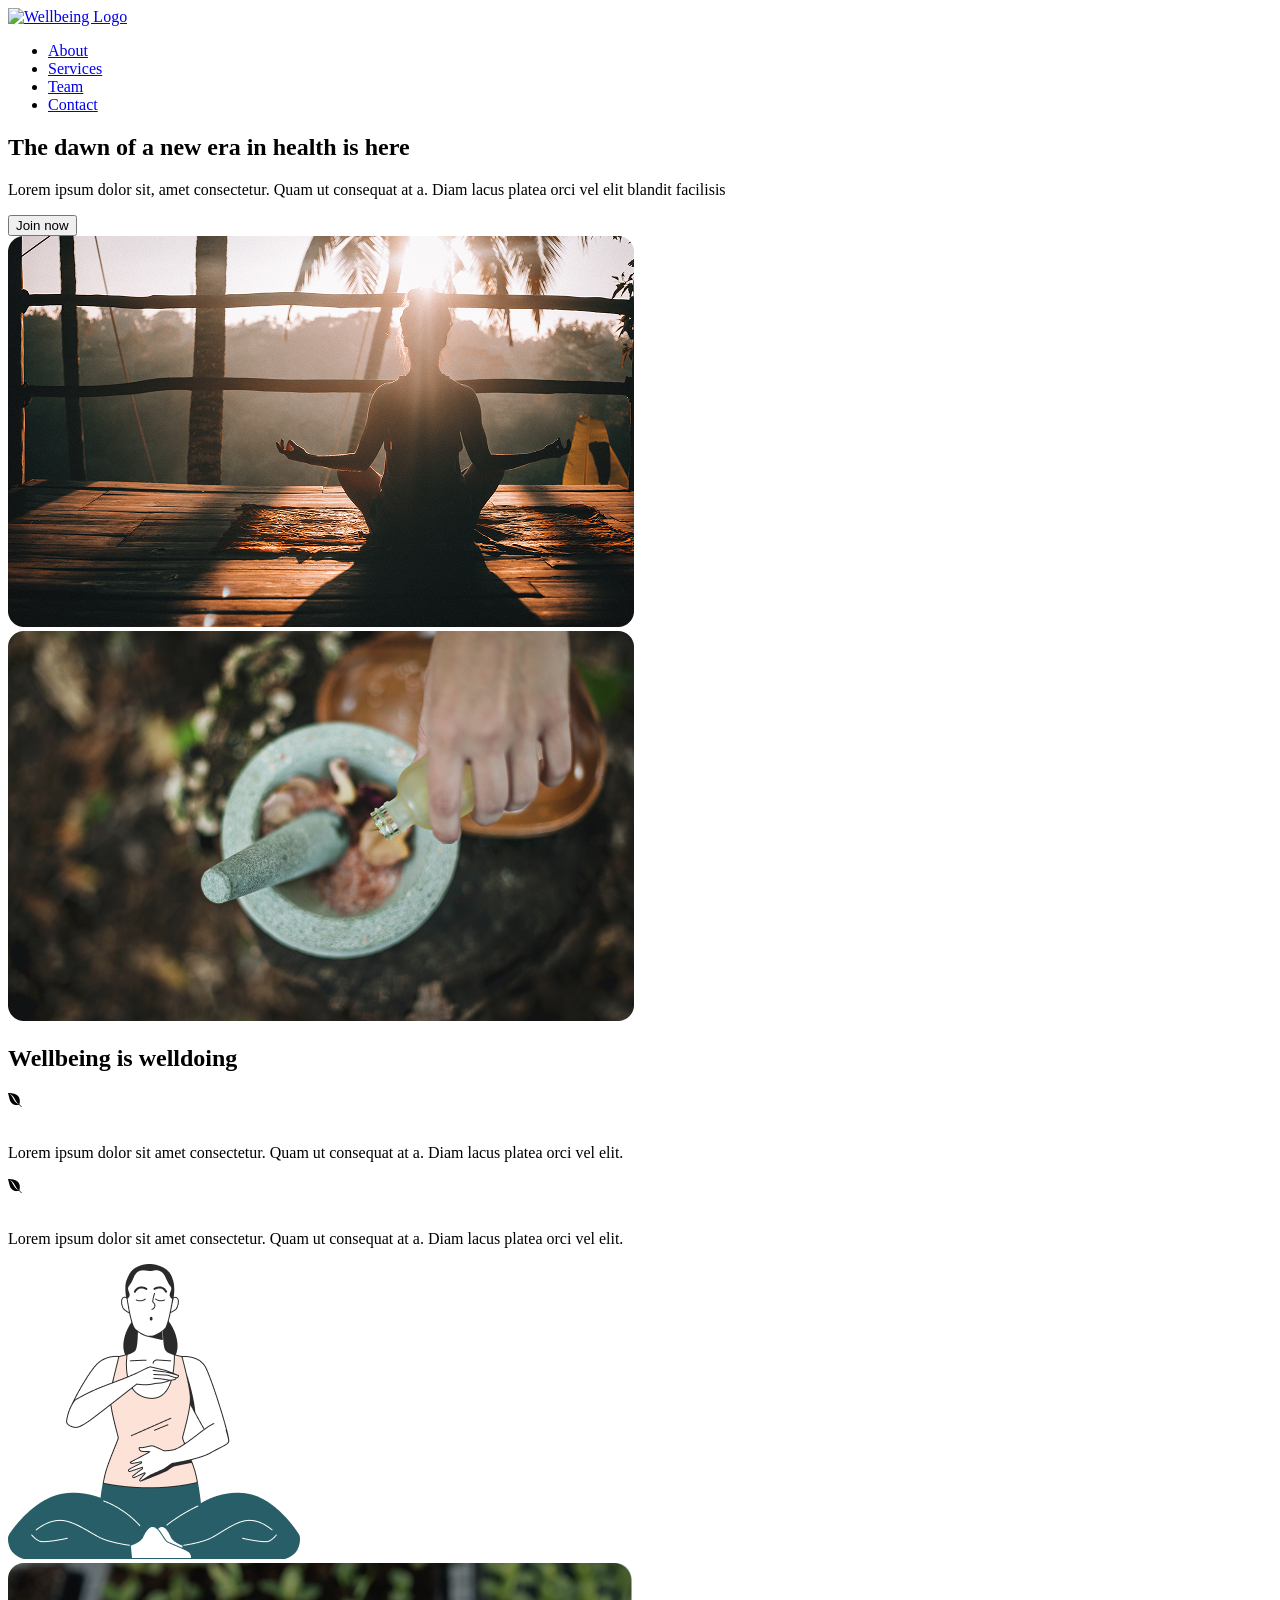
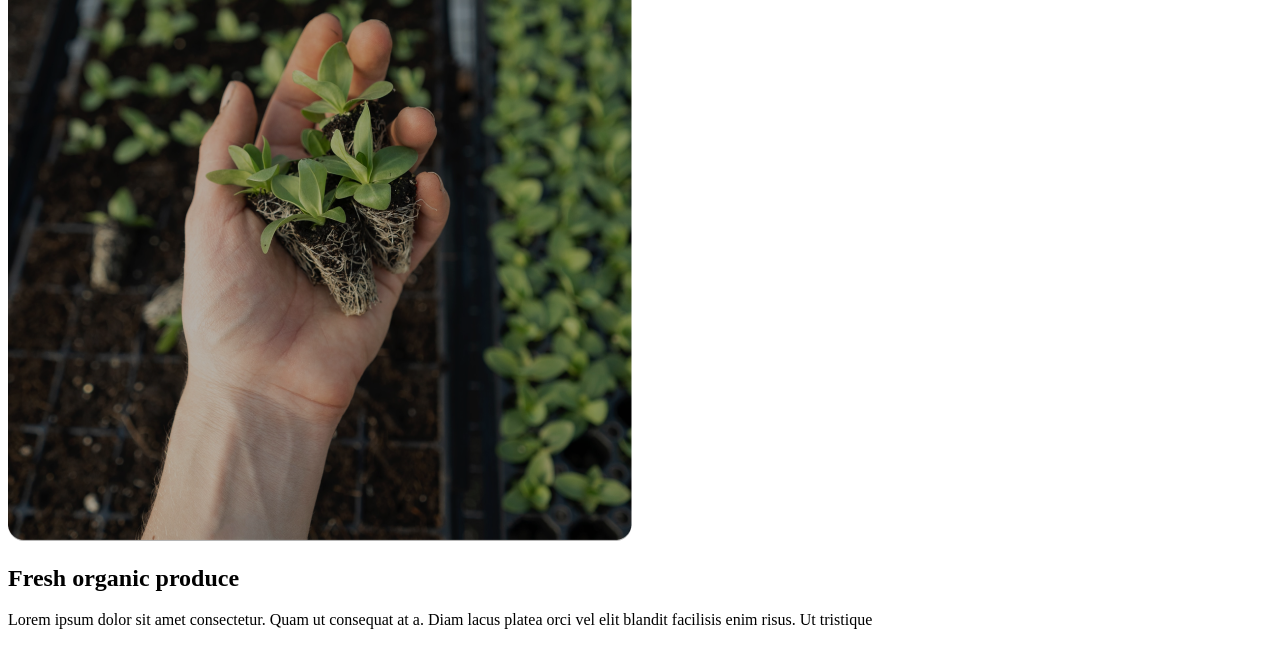
==== task6/index.html @ 41065d2b "Add remaining tasks" ====
<!DOCTYPE html>
<html lang="en">

<head>
    <meta charset="UTF-8">
    <meta name="viewport" content="width=device-width, initial-scale=1.0">
    <title>Wellbeing</title>
    <link rel="stylesheet" href="css/style.css">
    <link rel="stylesheet" href="https://cdnjs.cloudflare.com/ajax/libs/font-awesome/6.5.1/css/all.min.css">
</head>

<body>

    <nav>
        <div class="container">
            <a href="#">
                <img src="images/Logo (1).png" alt="Wellbeing Logo">
            </a>
            <div class="navBar">
                <ul>
                    <li><a href="#">About</a></li>
                    <li><a href="#">Services</a></li>
                    <li><a href="#">Team</a></li>
                    <li><a href="#">Contact</a></li>
                </ul>
            </div>
        </div>
    </nav>

    <section class="hero-section">
        <div class="container">
            <h1 class="special-h1">
                The dawn of a new era in health is here
            </h1>
            <p class="special-p">
                Lorem ipsum dolor sit, amet consectetur. Quam ut consequat at a. Diam lacus platea orci vel elit blandit facilisis
            </p>
            <button>
                Join now
            </button>
            <div class="pics">
                <div class="w-45">
                    <img src="images/picture1.png" alt="Yoga">
                </div>
                <div class="w-45">
                    <img src="images/picture2.png" alt="Natural oil">
                </div>
            </div>
        </div>
    </section>

    <section class="sec2">
        <div class="container container-light po-rel">
            <div class="sec2div">
                <h1 class="special-h1-2">
                    Wellbeing is welldoing
                </h1>
                <div class="d-flex justify-content-between">
                    <article>
                        <i class="fa-brands fa-envira leaf"></i>
                        <br><br>
                        <p>
                            Lorem ipsum dolor sit amet consectetur.
                            Quam ut consequat at a. Diam lacus
                            platea orci vel elit.
                        </p>
                    </article>
                    <article>
                        <i class="fa-brands fa-envira leaf"></i>
                        <br><br>
                        <p>
                            Lorem ipsum dolor sit amet consectetur. Quam ut
                            consequat at a. Diam lacus platea orci vel elit.
                        </p>
                    </article>
                </div>
            </div>
            <div class="sec2pic po-abs">
                <img src="images/picture 3.png" alt="Woman doing yoga">
            </div>
        </div>
    </section>

    <section class="marginBottom">
        <div class="container">
            <div class="w-45">
                <img src="images/picture4.png" alt="Organic plant">
            </div>
            <div class="w-50">
                <h1 class="special-h1-2">
                    Fresh organic produce
                </h1>
                <p class="diff">
                    Lorem ipsum dolor sit amet consectetur. Quam ut
                    consequat at a. Diam lacus platea orci vel elit blandit facilisis
                    enim risus. Ut tristique
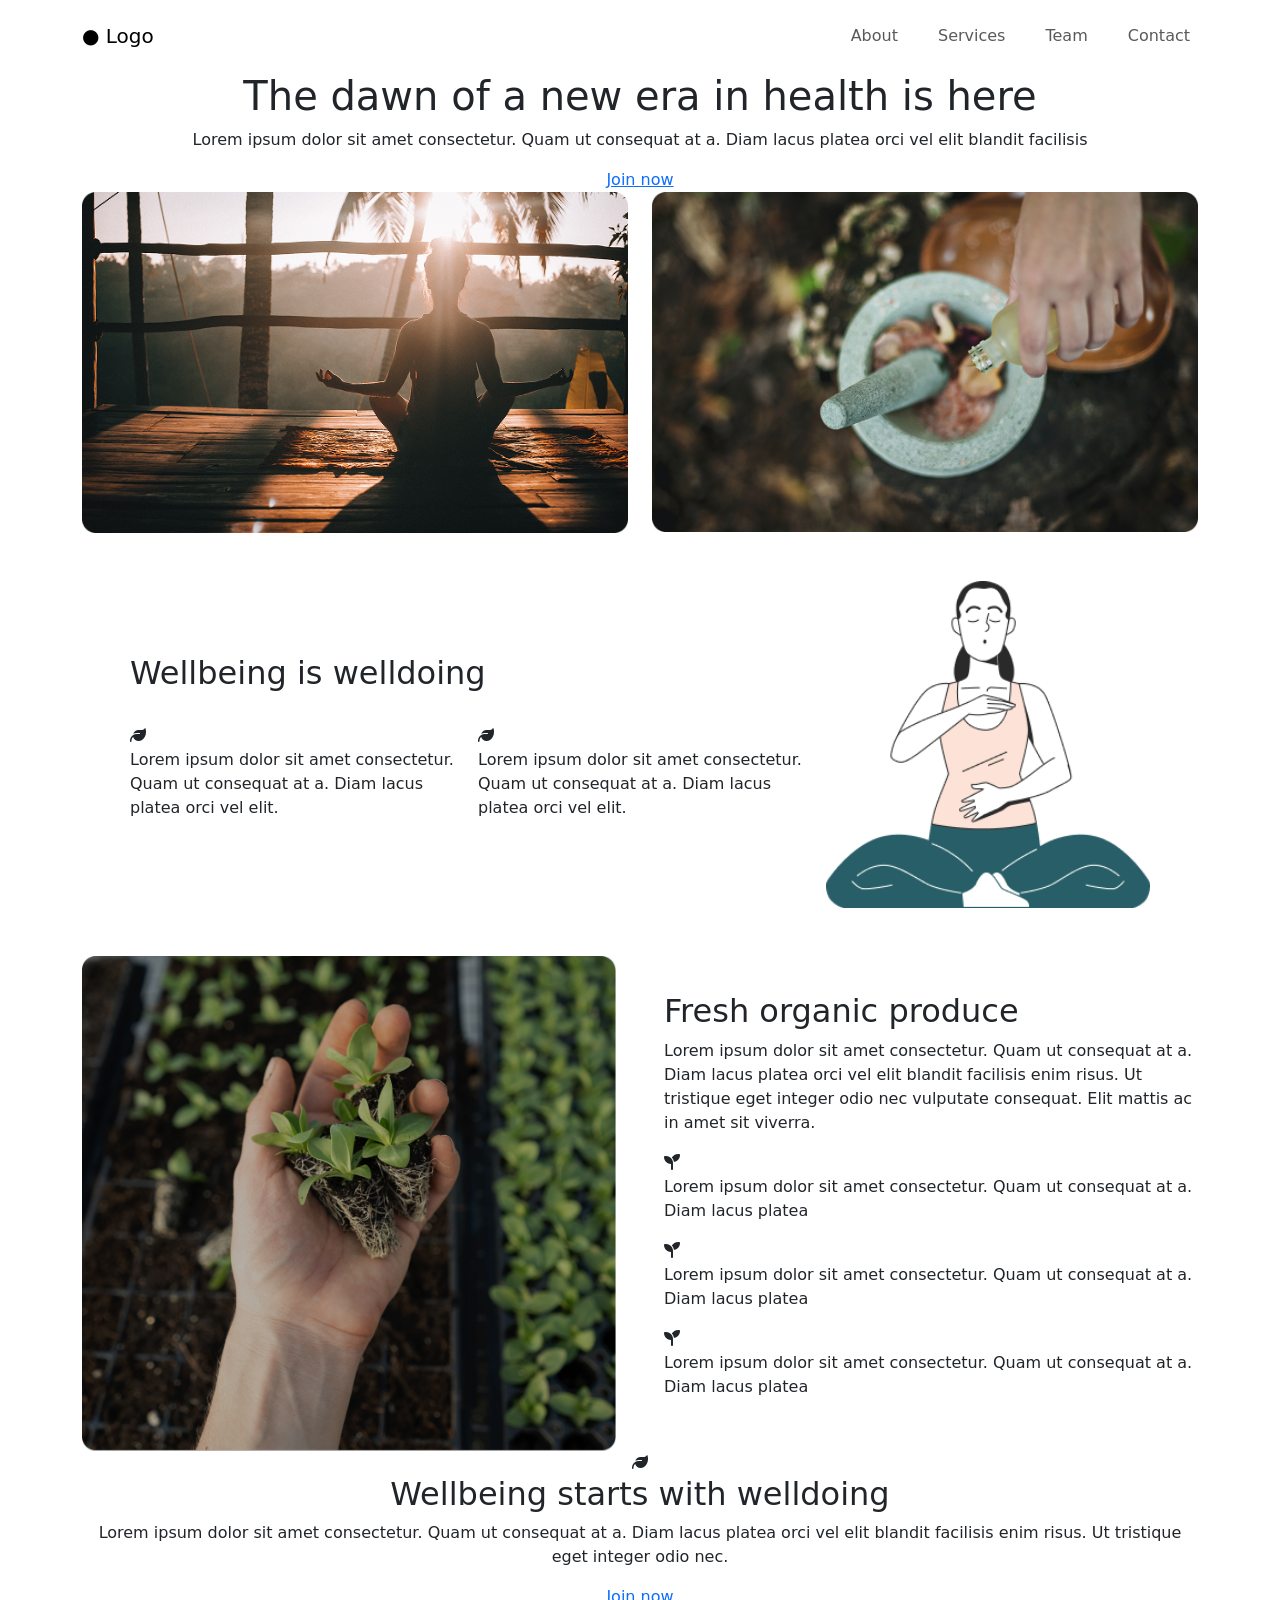
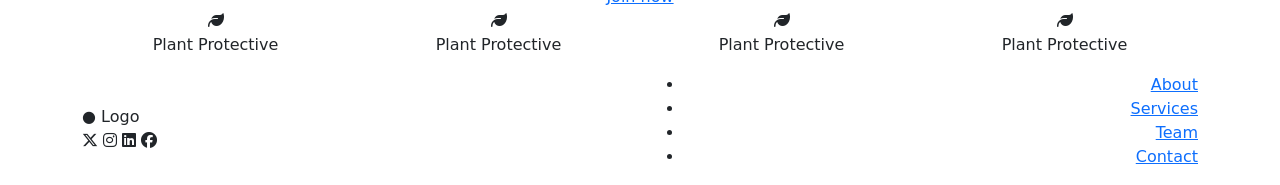
==== commit a671d748: "Update task6" ====
--- a/task6/index.html
+++ b/task6/index.html
@@ -1,96 +1,160 @@
 <!DOCTYPE html>
 <html lang="en">
-
 <head>
     <meta charset="UTF-8">
     <meta name="viewport" content="width=device-width, initial-scale=1.0">
     <title>Wellbeing</title>
+
+    <link href="https://cdn.jsdelivr.net/npm/bootstrap@5.3.3/dist/css/bootstrap.min.css" rel="stylesheet">
+    <link rel="stylesheet" href="https://cdnjs.cloudflare.com/ajax/libs/font-awesome/6.5.2/css/all.min.css">
     <link rel="stylesheet" href="css/style.css">
-    <link rel="stylesheet" href="https://cdnjs.cloudflare.com/ajax/libs/font-awesome/6.5.1/css/all.min.css">
 </head>
-
 <body>
 
-    <nav>
+    <nav class="navbar navbar-expand-md bg-white py-3">
         <div class="container">
-            <a href="#">
-                <img src="images/Logo (1).png" alt="Wellbeing Logo">
-            </a>
-            <div class="navBar">
-                <ul>
-                    <li><a href="#">About</a></li>
-                    <li><a href="#">Services</a></li>
-                    <li><a href="#">Team</a></li>
-                    <li><a href="#">Contact</a></li>
+            <a class="navbar-brand" href="#">● Logo</a>
+            <button class="navbar-toggler" type="button" data-bs-toggle="collapse" data-bs-target="#mainNav">
+                <i class="fa-solid fa-bars"></i>
+            </button>
+            <div class="collapse navbar-collapse justify-content-end" id="mainNav">
+                <ul class="navbar-nav gap-md-4">
+                    <li class="nav-item"><a class="nav-link" href="#about">About</a></li>
+                    <li class="nav-item"><a class="nav-link" href="#services">Services</a></li>
+                    <li class="nav-item"><a class="nav-link" href="#team">Team</a></li>
+                    <li class="nav-item"><a class="nav-link" href="#contact">Contact</a></li>
                 </ul>
             </div>
         </div>
     </nav>
 
-    <section class="hero-section">
+    <main>
+        <section class="hero" id="about">
+            <div class="container text-center">
+                <h1>The dawn of a new era in health is here</h1>
+                <p>Lorem ipsum dolor sit amet consectetur. Quam ut consequat at a. Diam lacus platea orci vel elit blandit facilisis</p>
+                <a href="#wellbeing" class="main-button">Join now</a>
+
+                <div class="row g-4 hero-images">
+                    <div class="col-md-6">
+                        <img src="images/picture1.png" class="w-100" alt="Meditation">
+                    </div>
+                    <div class="col-md-6">
+                        <img src="images/picture2.png" class="w-100" alt="Healthy food">
+                    </div>
+                </div>
+            </div>
+        </section>
+
+        <section class="wellbeing section-space" id="wellbeing">
+            <div class="container">
+                <div class="row align-items-center p-4 p-md-5">
+                    <div class="col-lg-8">
+                        <h2>Wellbeing is welldoing</h2>
+                        <div class="row g-4 mt-2">
+                            <div class="col-sm-6">
+                                <div class="small-icon"><i class="fa-solid fa-leaf"></i></div>
+                                <p>Lorem ipsum dolor sit amet consectetur. Quam ut consequat at a. Diam lacus platea orci vel elit.</p>
+                            </div>
+                            <div class="col-sm-6">
+                                <div class="small-icon"><i class="fa-solid fa-leaf"></i></div>
+                                <p>Lorem ipsum dolor sit amet consectetur. Quam ut consequat at a. Diam lacus platea orci vel elit.</p>
+                            </div>
+                        </div>
+                    </div>
+                    <div class="col-lg-4 text-center">
+                        <div>
+                            <img src="images/picture 3.png" class="wellbeing-art w-100" alt="Yoga art" style="object-fit: cover; border-radius: 7px;">
+                        </div>
+                    </div>
+                </div>
+            </div>
+        </section>
+
+        <section class="section-space" id="services">
+            <div class="container">
+                <div class="row align-items-center g-5">
+                    <div class="col-lg-6">
+                        <img src="images/picture4.png" class="w-100 section-image" alt="Fresh organic produce">
+                    </div>
+                    <div class="col-lg-6">
+                        <h2>Fresh organic produce</h2>
+                        <p>Lorem ipsum dolor sit amet consectetur. Quam ut consequat at a. Diam lacus platea orci vel elit blandit facilisis enim risus. Ut tristique eget integer odio nec vulputate consequat. Elit mattis ac in amet sit viverra.</p>
+
+                        <div class="feature-row">
+                            <div class="round-icon"><i class="fa-solid fa-seedling"></i></div>
+                            <p>Lorem ipsum dolor sit amet consectetur. Quam ut consequat at a. Diam lacus platea</p>
+                        </div>
+                        <div class="feature-row">
+                            <div class="round-icon"><i class="fa-solid fa-seedling"></i></div>
+                            <p>Lorem ipsum dolor sit amet consectetur. Quam ut consequat at a. Diam lacus platea</p>
+                        </div>
+                        <div class="feature-row">
+                            <div class="round-icon"><i class="fa-solid fa-seedling"></i></div>
+                            <p>Lorem ipsum dolor sit amet consectetur. Quam ut consequat at a. Diam lacus platea</p>
+                        </div>
+                    </div>
+                </div>
+            </div>
+        </section>
+
+        <section class="wellbeing-start section-space" id="contact">
+            <div class="container">
+                <div class="start-content text-center">
+                    <div class="start-icon"><i class="fa-solid fa-leaf"></i></div>
+                    <h2>Wellbeing starts with welldoing</h2>
+                    <p>Lorem ipsum dolor sit amet consectetur. Quam ut consequat at a. Diam lacus platea orci vel elit blandit facilisis enim risus. Ut tristique eget integer odio nec.</p>
+                    <a href="#" class="outline-button">Join now</a>
+                </div>
+
+                <div class="protective-box">
+                    <div class="row text-center g-3">
+                        <div class="col-6 col-md-3 protective-item">
+                            <div><i class="fa-solid fa-leaf"></i></div>
+                            <p>Plant Protective</p>
+                        </div>
+                        <div class="col-6 col-md-3 protective-item">
+                            <div><i class="fa-solid fa-leaf"></i></div>
+                            <p>Plant Protective</p>
+                        </div>
+                        <div class="col-6 col-md-3 protective-item">
+                            <div><i class="fa-solid fa-leaf"></i></div>
+                            <p>Plant Protective</p>
+                        </div>
+                        <div class="col-6 col-md-3 protective-item">
+                            <div><i class="fa-solid fa-leaf"></i></div>
+                            <p>Plant Protective</p>
+                        </div>
+                    </div>
+                </div>
+            </div>
+        </section>
+    </main>
+
+    <footer>
         <div class="container">
-            <h1 class="special-h1">
-                The dawn of a new era in health is here
-            </h1>
-            <p class="special-p">
-                Lorem ipsum dolor sit, amet consectetur. Quam ut consequat at a. Diam lacus platea orci vel elit blandit facilisis
-            </p>
-            <button>
-                Join now
-            </button>
-            <div class="pics">
-                <div class="w-45">
-                    <img src="images/picture1.png" alt="Yoga">
+            <div class="row align-items-center">
+                <div class="col-md-6">
+                    <div class="footer-logo">● Logo</div>
+                    <div class="social-icons">
+                        <i class="fa-brands fa-x-twitter"></i>
+                        <i class="fa-brands fa-instagram"></i>
+                        <i class="fa-brands fa-linkedin"></i>
+                        <i class="fa-brands fa-facebook"></i>
+                    </div>
                 </div>
-                <div class="w-45">
-                    <img src="images/picture2.png" alt="Natural oil">
+                <div class="col-md-6 text-md-end mt-3 mt-md-0">
+                    <ul class="footer-links">
+                        <li><a href="#about">About</a></li>
+                        <li><a href="#services">Services</a></li>
+                        <li><a href="#team">Team</a></li>
+                        <li><a href="#contact">Contact</a></li>
+                    </ul>
                 </div>
             </div>
         </div>
-    </section>
+    </footer>
 
-    <section class="sec2">
-        <div class="container container-light po-rel">
-            <div class="sec2div">
-                <h1 class="special-h1-2">
-                    Wellbeing is welldoing
-                </h1>
-                <div class="d-flex justify-content-between">
-                    <article>
-                        <i class="fa-brands fa-envira leaf"></i>
-                        <br><br>
-                        <p>
-                            Lorem ipsum dolor sit amet consectetur.
-                            Quam ut consequat at a. Diam lacus
-                            platea orci vel elit.
-                        </p>
-                    </article>
-                    <article>
-                        <i class="fa-brands fa-envira leaf"></i>
-                        <br><br>
-                        <p>
-                            Lorem ipsum dolor sit amet consectetur. Quam ut
-                            consequat at a. Diam lacus platea orci vel elit.
-                        </p>
-                    </article>
-                </div>
-            </div>
-            <div class="sec2pic po-abs">
-                <img src="images/picture 3.png" alt="Woman doing yoga">
-            </div>
-        </div>
-    </section>
-
-    <section class="marginBottom">
-        <div class="container">
-            <div class="w-45">
-                <img src="images/picture4.png" alt="Organic plant">
-            </div>
-            <div class="w-50">
-                <h1 class="special-h1-2">
-                    Fresh organic produce
-                </h1>
-                <p class="diff">
-                    Lorem ipsum dolor sit amet consectetur. Quam ut
-                    consequat at a. Diam lacus platea orci vel elit blandit facilisis
-                    enim risus. Ut tristique+    <script src="https://cdn.jsdelivr.net/npm/bootstrap@5.3.3/dist/js/bootstrap.bundle.min.js"></script>
+</body>
+</html>
